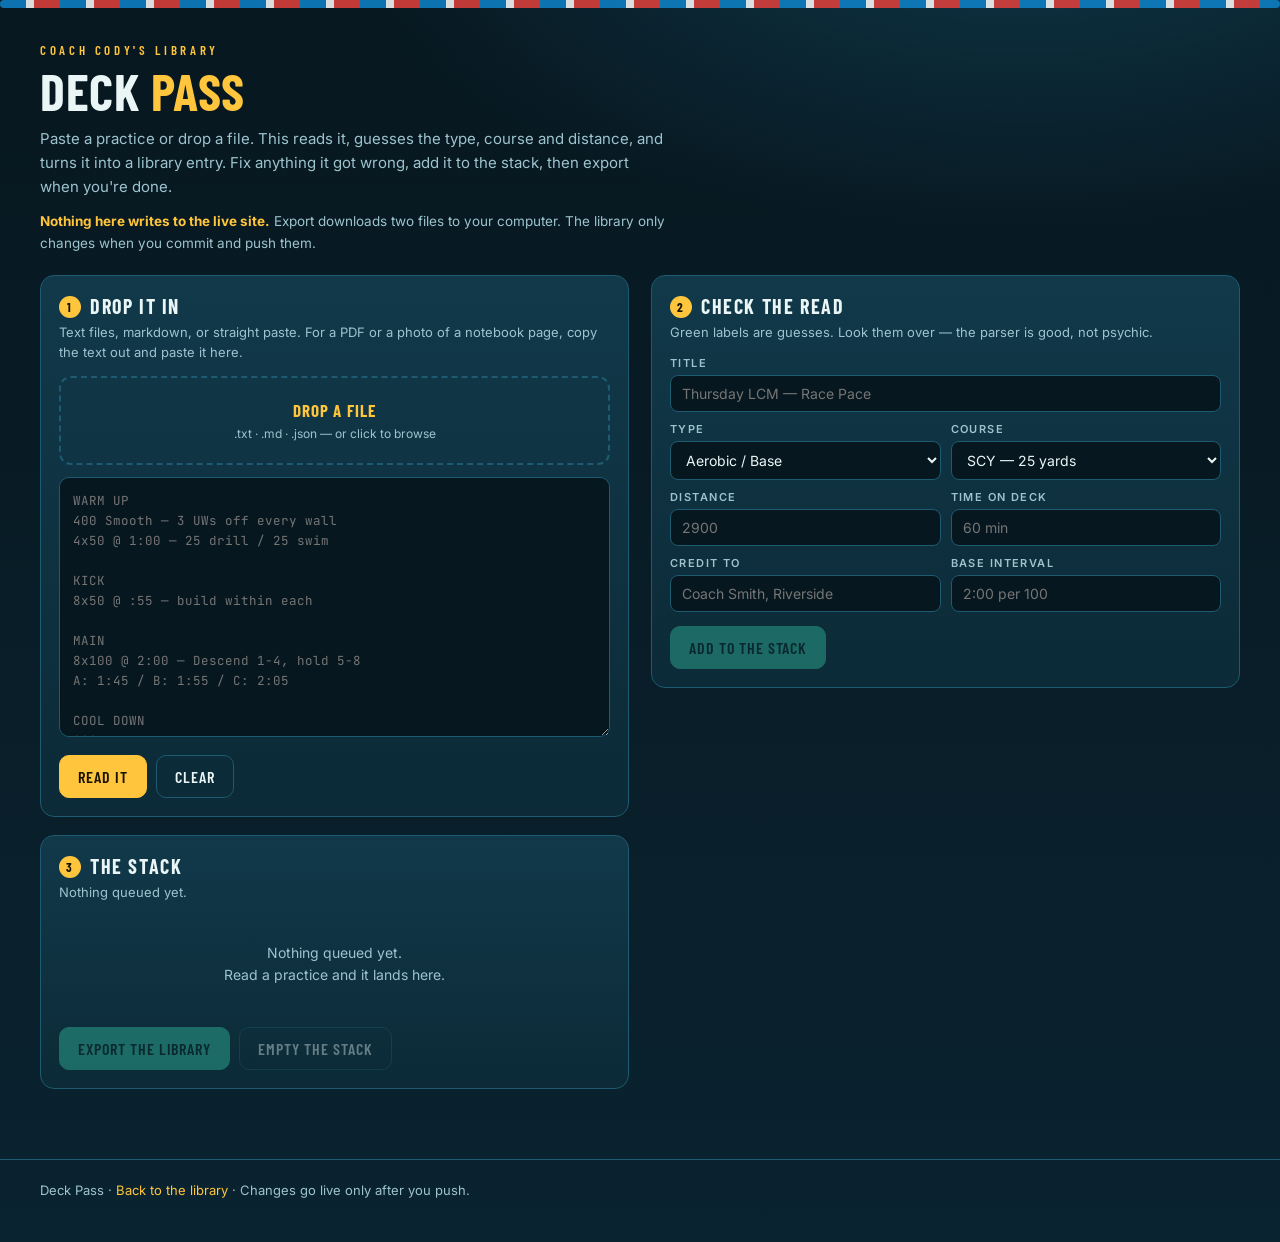
==== admin.html @ 5abbf768 "Add files via upload minor updates" ====
<!DOCTYPE html>
<html lang="en">
<head>
<meta charset="utf-8">
<meta name="viewport" content="width=device-width, initial-scale=1">
<meta name="robots" content="noindex, nofollow">
<title>Deck Pass — Coach Cody's Workout Library</title>
<link rel="preconnect" href="https://fonts.googleapis.com">
<link rel="preconnect" href="https://fonts.gstatic.com" crossorigin>
<link href="https://fonts.googleapis.com/css2?family=Barlow+Condensed:wght@500;600;700&family=Inter:wght@400;500;600&family=JetBrains+Mono:wght@500&display=swap" rel="stylesheet">
<style>
:root{
  --ink:#07171F; --deep:#0C2A37; --surface:#11394A; --surface2:#16465A;
  --line:#1E5A70; --foam:#EAF6F6; --mute:#9DC4CE; --gold:#FFC53D; --coral:#FF6B6B;
  --lane1:#0E83C9; --lane2:#FFFFFF; --lane3:#E2403B; --go:#36C9A8;
}
*{box-sizing:border-box}
body{margin:0;background:
  radial-gradient(1200px 600px at 80% -10%, #103a4d 0%, transparent 60%),
  linear-gradient(180deg,#07171F 0%, #0A2330 100%);
  color:var(--foam);font-family:Inter,system-ui,sans-serif;min-height:100vh}
.wrap{max-width:1240px;margin:0 auto;padding:0 20px}
.rope{height:8px;border-radius:8px;background:repeating-linear-gradient(90deg,
  var(--lane1) 0 26px, var(--lane2) 26px 34px, var(--lane3) 34px 60px);opacity:.85}

header.hero{padding:34px 0 20px}
.eyebrow{font-family:'Barlow Condensed';letter-spacing:.28em;text-transform:uppercase;
  font-weight:600;color:var(--gold);font-size:13px;margin:0 0 8px}
h1{font-family:'Barlow Condensed';font-weight:700;font-size:clamp(32px,5vw,52px);
  line-height:.95;margin:0;letter-spacing:.01em;text-transform:uppercase}
h1 span{color:var(--gold)}
.tag{font-size:15px;color:var(--mute);margin:12px 0 0;max-width:70ch;line-height:1.6}
.tag a{color:var(--gold)}

/* gate */
#gate{position:fixed;inset:0;z-index:100;display:flex;align-items:center;justify-content:center;
  background:linear-gradient(180deg,#07171F 0%,#0A2330 100%);padding:20px}
.gatebox{max-width:400px;width:100%;text-align:center}
.gatebox h2{font-family:'Barlow Condensed';text-transform:uppercase;font-size:34px;margin:14px 0 6px;letter-spacing:.02em}
.gatebox p{color:var(--mute);font-size:14px;margin:0 0 20px;line-height:1.6}
.gatebox input{width:100%;background:var(--surface);border:1px solid var(--line);border-radius:10px;
  padding:13px 15px;color:var(--foam);font-size:16px;font-family:Inter;outline:none;text-align:center}
.gatebox input:focus{border-color:var(--gold)}
.gateerr{color:var(--coral);font-size:13px;margin-top:10px;min-height:18px}

/* layout */
.cols{display:grid;grid-template-columns:1fr 1fr;gap:22px;padding-bottom:70px;align-items:start}
@media(max-width:900px){.cols{grid-template-columns:1fr}}
.panel{background:linear-gradient(180deg,var(--surface) 0%,var(--deep) 100%);
  border:1px solid var(--line);border-radius:14px;padding:18px}
.panel h2{font-family:'Barlow Condensed';text-transform:uppercase;font-size:20px;
  letter-spacing:.08em;margin:0 0 4px;font-weight:700}
.panel h2 .n{display:inline-flex;align-items:center;justify-content:center;width:22px;height:22px;
  border-radius:50%;background:var(--gold);color:#1a1300;font-size:13px;margin-right:9px;vertical-align:2px}
.hint{color:var(--mute);font-size:13px;margin:0 0 14px;line-height:1.55}

/* drop */
.drop{border:2px dashed var(--line);border-radius:12px;padding:22px;text-align:center;
  transition:.15s;cursor:pointer;margin-bottom:12px}
.drop:hover,.drop.over{border-color:var(--gold);background:rgba(255,197,61,.06)}
.drop b{color:var(--gold);font-family:'Barlow Condensed';font-size:17px;letter-spacing:.06em;text-transform:uppercase}
.drop small{display:block;color:var(--mute);font-size:12px;margin-top:5px}
textarea{width:100%;min-height:260px;background:var(--ink);border:1px solid var(--line);
  border-radius:10px;padding:13px;color:var(--foam);font-family:'JetBrains Mono',monospace;
  font-size:12.5px;line-height:1.6;outline:none;resize:vertical}
textarea:focus{border-color:var(--gold)}

/* form */
.frow{display:grid;grid-template-columns:1fr 1fr;gap:10px;margin-bottom:10px}
.f{display:flex;flex-direction:column;gap:5px}
.f.wide{grid-column:1 / -1}
label{font-size:11px;letter-spacing:.13em;text-transform:uppercase;color:var(--mute);font-weight:600}
input[type=text],select{background:var(--ink);border:1px solid var(--line);border-radius:8px;
  padding:9px 11px;color:var(--foam);font-size:14px;font-family:Inter;outline:none;width:100%}
input[type=text]:focus,select:focus{border-color:var(--gold)}
.auto{color:var(--go);font-size:11px;letter-spacing:.06em}

.btn{font-family:'Barlow Condensed';font-weight:600;font-size:16px;letter-spacing:.06em;
  text-transform:uppercase;padding:11px 18px;border-radius:10px;cursor:pointer;
  border:1px solid var(--line);background:transparent;color:var(--foam);transition:.15s}
.btn:hover:not(:disabled){border-color:var(--gold);color:var(--gold)}
.btn.primary{background:var(--gold);color:#1a1300;border-color:var(--gold)}
.btn.primary:hover:not(:disabled){filter:brightness(1.08);color:#1a1300}
.btn.go{background:var(--go);color:#06251e;border-color:var(--go)}
.btn.go:hover:not(:disabled){filter:brightness(1.08);color:#06251e}
.btn:disabled{opacity:.4;cursor:not-allowed}
.btnrow{display:flex;gap:9px;flex-wrap:wrap;margin-top:14px}

/* preview card */
.card{background:linear-gradient(180deg,var(--surface2) 0%,var(--deep) 100%);
  border:1px solid var(--line);border-radius:14px;padding:16px;position:relative;overflow:hidden;margin-top:12px}
.card::before{content:"";position:absolute;left:0;top:0;bottom:0;width:4px;background:var(--bar,var(--gold))}
.ctop{display:flex;justify-content:space-between;gap:10px;margin-bottom:8px}
.badge{font-family:'Barlow Condensed';font-weight:600;font-size:12px;letter-spacing:.08em;
  text-transform:uppercase;padding:4px 10px;border-radius:999px;color:#0b1a20}
.chip{font-family:'JetBrains Mono';font-size:11px;color:var(--mute);border:1px solid var(--line);
  border-radius:999px;padding:3px 9px;height:fit-content}
.ctitle{font-family:'Barlow Condensed';font-size:21px;font-weight:700;margin:0 0 6px;line-height:1.15}
.meta{display:flex;gap:14px;color:var(--mute);font-size:12px;margin-bottom:10px;flex-wrap:wrap}
.meta b{color:var(--foam)}
.sets{font-size:13.5px;line-height:1.6;max-height:280px;overflow:auto}
.sets .h{font-family:'Barlow Condensed';font-weight:700;letter-spacing:.07em;text-transform:uppercase;
  color:var(--gold);margin:11px 0 3px;font-size:14px}
.sets .h:first-child{margin-top:0}
.sets .l{color:#D6ECEF;padding-left:2px}

/* queue */
.q{display:flex;align-items:center;gap:11px;padding:10px 12px;border:1px solid var(--line);
  border-radius:10px;margin-bottom:8px;background:var(--ink)}
.qbar{width:4px;align-self:stretch;border-radius:2px;flex:none}
.qmain{flex:1;min-width:0}
.qtitle{font-weight:600;font-size:14px;white-space:nowrap;overflow:hidden;text-overflow:ellipsis}
.qmeta{color:var(--mute);font-size:12px;font-family:'JetBrains Mono';margin-top:2px}
.qdel{background:none;border:0;color:var(--mute);cursor:pointer;font-size:19px;line-height:1;padding:4px 6px}
.qdel:hover{color:var(--coral)}
.qempty{color:var(--mute);font-size:14px;text-align:center;padding:26px 10px;line-height:1.6}

.note{background:rgba(54,201,168,.09);border:1px solid rgba(54,201,168,.35);border-radius:10px;
  padding:12px 14px;font-size:13px;line-height:1.6;color:#CFEFE8;margin-top:14px}
.note b{color:var(--go)}
.warn{background:rgba(255,107,107,.09);border-color:rgba(255,107,107,.35);color:#FBD9D9}
.warn b{color:var(--coral)}
.steps{margin:10px 0 0;padding-left:19px;color:var(--mute);font-size:13px;line-height:1.75}
.steps code{background:var(--ink);border:1px solid var(--line);border-radius:5px;padding:1px 6px;
  font-family:'JetBrains Mono';font-size:11.5px;color:var(--gold)}
footer{border-top:1px solid var(--line);padding:22px 0 44px;color:var(--mute);font-size:13px}
footer a{color:var(--gold);text-decoration:none}
@media (prefers-reduced-motion: reduce){*{transition:none!important}}
</style>
</head>
<body>

<div id="gate">
  <div class="gatebox">
    <div class="rope" style="margin-bottom:26px"></div>
    <p class="eyebrow">Coach Cody's Library</p>
    <h2>Deck <span style="color:var(--gold)">Pass</span></h2>
    <p>Coaches' entrance. Nothing you do here touches the live library until you push it yourself.</p>
    <input id="gateInput" type="password" placeholder="Passphrase" autocomplete="off">
    <div class="gateerr" id="gateErr"></div>
    <div style="margin-top:6px"><button class="btn primary" id="gateBtn" style="width:100%">Open</button></div>
  </div>
</div>

<div class="rope"></div>
<header class="hero"><div class="wrap">
  <p class="eyebrow">Coach Cody's Library</p>
  <h1>Deck <span>Pass</span></h1>
  <p class="tag">Paste a practice or drop a file. This reads it, guesses the type, course and distance, and turns it into a library entry. Fix anything it got wrong, add it to the stack, then export when you're done.</p>
  <p class="tag" style="font-size:13.5px"><b style="color:var(--gold)">Nothing here writes to the live site.</b> Export downloads two files to your computer. The library only changes when you commit and push them.</p>
</div></header>

<main class="wrap">
<div class="cols">

  <div>
    <div class="panel">
      <h2><span class="n">1</span>Drop it in</h2>
      <p class="hint">Text files, markdown, or straight paste. For a PDF or a photo of a notebook page, copy the text out and paste it here.</p>
      <div class="drop" id="drop">
        <b>Drop a file</b>
        <small>.txt · .md · .json — or click to browse</small>
      </div>
      <input type="file" id="file" accept=".txt,.md,.json,.csv" multiple hidden>
      <textarea id="raw" spellcheck="false" placeholder="WARM UP&#10;400 Smooth — 3 UWs off every wall&#10;4x50 @ 1:00 — 25 drill / 25 swim&#10;&#10;KICK&#10;8x50 @ :55 — build within each&#10;&#10;MAIN&#10;8x100 @ 2:00 — Descend 1-4, hold 5-8&#10;A: 1:45 / B: 1:55 / C: 2:05&#10;&#10;COOL DOWN&#10;200 easy"></textarea>
      <div class="btnrow">
        <button class="btn primary" id="parseBtn">Read it</button>
        <button class="btn" id="clearBtn">Clear</button>
      </div>
    </div>

    <div class="panel" style="margin-top:18px">
      <h2><span class="n">3</span>The stack</h2>
      <p class="hint" id="stackHint">Nothing queued yet.</p>
      <div id="queue"></div>
      <div class="btnrow">
        <button class="btn go" id="exportBtn" disabled>Export the library</button>
        <button class="btn" id="wipeBtn" disabled>Empty the stack</button>
      </div>
      <div class="note" id="exportNote" style="display:none">
        <b>Two files downloaded.</b> Drop both into your repo folder, replacing what's there, then:
        <ol class="steps">
          <li><code>workouts.json</code> and <code>workouts.js</code> both go in <code>data/</code></li>
          <li><code>git add .</code></li>
          <li><code>git commit -m "Add practices"</code></li>
          <li><code>git push</code></li>
        </ol>
        Render redeploys on its own in about a minute.
      </div>
    </div>
  </div>

  <div>
    <div class="panel">
      <h2><span class="n">2</span>Check the read</h2>
      <p class="hint">Green labels are guesses. Look them over — the parser is good, not psychic.</p>
      <div class="frow">
        <div class="f wide">
          <label>Title</label>
          <input type="text" id="fTitle" placeholder="Thursday LCM — Race Pace">
        </div>
        <div class="f">
          <label>Type <span class="auto" id="aType"></span></label>
          <select id="fType"></select>
        </div>
        <div class="f">
          <label>Course <span class="auto" id="aCourse"></span></label>
          <select id="fCourse">
            <option value="SCY">SCY — 25 yards</option>
            <option value="SCM">SCM — 25 meters</option>
            <option value="LCM">LCM — 50 meters</option>
          </select>
        </div>
        <div class="f">
          <label>Distance <span class="auto" id="aDist"></span></label>
          <input type="text" id="fDist" placeholder="2900">
        </div>
        <div class="f">
          <label>Time on deck</label>
          <input type="text" id="fDur" placeholder="60 min">
        </div>
        <div class="f">
          <label>Credit to</label>
          <input type="text" id="fSource" placeholder="Coach Smith, Riverside">
        </div>
        <div class="f">
          <label>Base interval</label>
          <input type="text" id="fInterval" placeholder="2:00 per 100">
        </div>
      </div>
      <div class="btnrow">
        <button class="btn go" id="addBtn" disabled>Add to the stack</button>
      </div>
      <div id="preview"></div>
    </div>
  </div>

</div>
</main>

<footer><div class="wrap">
  Deck Pass · <a href="index.html">Back to the library</a> · Changes go live only after you push.
</div></footer>

<script src="config.js"></script>
<script src="data/workouts.js"></script>
<script>
/* ---------- gate ---------- */
(function(){
  const C = window.WORKOUT_CONFIG || {};
  const pass = C.adminPassphrase || '';
  const gate = document.getElementById('gate');
  const key = 'deckpass-ok';

  if (!pass || sessionStorage.getItem(key) === '1') { gate.remove(); return; }

  function tryOpen(){
    const v = document.getElementById('gateInput').value;
    if (v === pass) { sessionStorage.setItem(key,'1'); gate.remove(); }
    else { document.getElementById('gateErr').textContent = 'Not it. Try again.';
           document.getElementById('gateInput').value=''; }
  }
  document.getElementById('gateBtn').onclick = tryOpen;
  document.getElementById('gateInput').addEventListener('keydown', e=>{ if(e.key==='Enter') tryOpen(); });
  document.getElementById('gateInput').focus();
})();

/* ---------- shared ---------- */
const TYPES = (window.WORKOUT_DATA && window.WORKOUT_DATA.types) || [];
const BAR = {
 'Aerobic / Base':'#36C9A8','Threshold / Endurance':'#5BB0FF','VO2 Max':'#B388FF',
 'Sprint / Speed-Power':'#FF6B6B','Race Pace / Broken':'#FF9F45','IM':'#FFC53D',
 'Kick':'#48D1C0','Pull / Recovery':'#8FD694','Underwater / Skills':'#4FC3F7',
 'Distance / Test':'#E0E0E0','Stroke-Specific':'#F48FB1','Themed / Holiday':'#FFD166'};
const esc = s => String(s).replace(/[&<>"]/g, c => ({'&':'&amp;','<':'&lt;','>':'&gt;','"':'&quot;'}[c]));

const sel = document.getElementById('fType');
TYPES.forEach(t => { const o=document.createElement('option'); o.value=t; o.textContent=t; sel.appendChild(o); });

/* ---------- parsing ---------- */
const HEADWORDS = /^(warm[\s-]?up|warm[\s-]?down|w\/u|w\/d|cool[\s-]?down|kick|pull|main|pre|prep|pre[\s-]?set|main set|swim|drill|skill|sprint|finisher|finish|blocks|starts|turns|transitions|dive|set|round|rounds|\d+\s*(rds?|rounds?)|part\s*\d|block\s*\d|option\s*\d)\b/i;

function isHeader(line){
  const t = line.trim();
  if (!t) return false;
  if (t.length > 60) return false;
  // "3 Rounds:" / "MAIN SET" / "Kick (800)"
  if (/^\d+\s*(x|×)\s*\d/i.test(t)) return false;       // 4x50 is a set, not a header
  if (/^\d+\s+\w/.test(t) && !/rounds?|rds?/i.test(t)) return false; // "400 swim"
  if (HEADWORDS.test(t)) return true;
  if (t === t.toUpperCase() && /[A-Z]{3}/.test(t) && !/[@:]/.test(t)) return true;
  if (/:$/.test(t) && t.length < 40 && !/@/.test(t)) return true;
  return false;
}

function toBlocks(text){
  return text.split(/\r?\n/)
    .map(l => l.replace(/\s+$/,''))
    .filter(l => l.trim().length)
    .map(l => [isHeader(l) ? 'h' : 'l', l.trim()]);
}

function guessCourse(text){
  const t = text.toLowerCase();
  if (/\blcm\b|50\s*met|long\s*course/.test(t)) return 'LCM';
  if (/\bscm\b|25\s*met/.test(t)) return 'SCM';
  if (/\bscy\b|25\s*yard|yds?\b/.test(t)) return 'SCY';
  if (/\bmeters?\b/.test(t)) return 'SCM';
  return 'SCY';
}

function guessType(text){
  const t = text.toLowerCase();
  const score = {};
  const add=(k,n)=>score[k]=(score[k]||0)+n;
  if (/race pace|broken|goal pace|200 pace|100 pace|from the blocks|from a dive/.test(t)) add('Race Pace / Broken',3);
  if (/all out|sprint|max effort|speed|fast 25|blast/.test(t)) add('Sprint / Speed-Power',2);
  if (/vo2|vo ?2|190\+/.test(t)) add('VO2 Max',3);
  if (/threshold|en2|\bat\b pace|comfortably hard/.test(t)) add('Threshold / Endurance',3);
  if (/\bim\b|im order|imo|individual medley|400 im|200 im/.test(t)) add('IM',2);
  if (/\bkick\b/.test(t)) add('Kick', (t.match(/\bkick\b/g)||[]).length > 6 ? 3 : 1);
  if (/\bpull\b|paddles|buoy/.test(t)) add('Pull / Recovery',1);
  if (/underwater|\buw\b|dolphin kick|breakout|streamline|hypoxic|no breath/.test(t)) add('Underwater / Skills',2);
  if (/for time|test set|1650|timed|baseline/.test(t)) add('Distance / Test',2);
  if (/aerobic|smooth|steady|en1|base/.test(t)) add('Aerobic / Base',1);
  if (/butterfly|breaststroke|backstroke|pullout|fly drill/.test(t)) add('Stroke-Specific',1);
  if (/holiday|veterans|halloween|christmas|thanksgiving|birthday/.test(t)) add('Themed / Holiday',4);
  const best = Object.entries(score).sort((a,b)=>b[1]-a[1])[0];
  return best ? best[0] : 'Aerobic / Base';
}

function guessDistance(text){
  // an explicit total wins
  const tot = text.match(/(?:total|session total)\s*[:\-]?\s*~?\s*([\d,]{3,6})/i);
  if (tot) return parseInt(tot[1].replace(/,/g,''),10);

  let sum = 0;
  text.split(/\r?\n/).forEach(line => {
    if (/^\s*(total|adj|adjustment)/i.test(line)) return;
    // 4x50, 4 x 50, 8×100
    let m = line.match(/(\d{1,2})\s*[x×]\s*(\d{2,4})\b/);
    if (m) { sum += parseInt(m[1],10) * parseInt(m[2],10); return; }
    // leading distance: "400 Smooth", "1x400", "200 easy"
    m = line.match(/^\s*(?:1\s*[x×]\s*)?(\d{2,4})\s*(?:m|yds?|meters?|yards?)?\s*[A-Za-z(]/);
    if (m) { const v = parseInt(m[1],10); if (v >= 25 && v <= 2000 && v % 25 === 0) sum += v; }
  });
  return sum;
}

function guessInterval(text){
  const m = text.match(/(\d:\d{2})\s*(?:per|\/)\s*100/i);
  return m ? m[1] + ' per 100' : '';
}

function guessTitle(text, blocks){
  const first = text.split(/\r?\n/).find(l=>l.trim());
  if (first && first.trim().length < 55 && !isHeader(first)) return first.trim();
  const h = blocks.find(b=>b[0]==='h');
  return h ? h[1].replace(/[:(].*$/,'').trim() : '';
}

/* ---------- state ---------- */
let current = null;
const QKEY = 'deckpass-queue';
let queue = [];
try { queue = JSON.parse(localStorage.getItem(QKEY) || '[]'); } catch(e){ queue = []; }

function saveQueue(){ try{ localStorage.setItem(QKEY, JSON.stringify(queue)); }catch(e){} }

/* ---------- parse action ---------- */
function readIt(){
  const text = document.getElementById('raw').value;
  if (!text.trim()) return;

  const blocks = toBlocks(text);
  const course = guessCourse(text);
  const dist = guessDistance(text);
  const type = guessType(text);
  const iv = guessInterval(text);

  document.getElementById('fTitle').value = guessTitle(text, blocks);
  document.getElementById('fType').value = type;
  document.getElementById('fCourse').value = course;
  document.getElementById('fDist').value = dist || '';
  document.getElementById('fInterval').value = iv;

  document.getElementById('aType').textContent = 'guessed';
  document.getElementById('aCourse').textContent = 'guessed';
  document.getElementById('aDist').textContent = dist ? 'added up' : 'couldn\u2019t tell';

  current = { blocks };
  document.getElementById('addBtn').disabled = false;
  renderPreview();
}

function build(){
  const course = document.getElementById('fCourse').value;
  const unit = course === 'SCY' ? 'Yards' : 'Meters';
  const rawDist = document.getElementById('fDist').value.trim();
  const distNum = parseInt(rawDist.replace(/[^\d]/g,''),10);
  return {
    id: 0,
    title: document.getElementById('fTitle').value.trim() || 'Untitled practice',
    type: document.getElementById('fType').value,
    tags: [],
    course,
    dist: distNum ? distNum + ' ' + unit : '',
    dur: document.getElementById('fDur').value.trim() || null,
    stress: distNum ? String(Math.round(distNum / 33)) : '',
    interval: document.getElementById('fInterval').value.trim() || null,
    source: document.getElementById('fSource').value.trim() || 'coaches_shared',
    blocks: current ? current.blocks : []
  };
}

function renderPreview(){
  if (!current) { document.getElementById('preview').innerHTML=''; return; }
  const w = build();
  const bar = BAR[w.type] || '#FFC53D';
  const sets = w.blocks.map(b =>
    b[0]==='h' ? `<div class="h">${esc(b[1])}</div>` : `<div class="l">${esc(b[1])}</div>`).join('');
  const meta = [];
  if (w.dist) meta.push(`<span><b>${esc(w.dist)}</b></span>`);
  if (w.dur) meta.push(`<span>${esc(w.dur)}</span>`);
  if (w.stress) meta.push(`<span>stress ${esc(w.stress)}</span>`);
  document.getElementById('preview').innerHTML = `
    <div class="card" style="--bar:${bar}">
      <div class="ctop">
        <span class="badge" style="background:${bar}">${esc(w.type)}</span>
        <span class="chip">${esc(w.course)}</span>
      </div>
      <div class="ctitle">${esc(w.title)}</div>
      ${meta.length?`<div class="meta">${meta.join('')}</div>`:''}
      <div class="sets">${sets}</div>
    </div>`;
}

['fTitle','fType','fCourse','fDist','fDur','fInterval','fSource'].forEach(id=>{
  document.getElementById(id).addEventListener('input', renderPreview);
  document.getElementById(id).addEventListener('change', renderPreview);
});

/* ---------- queue ---------- */
function renderQueue(){
  const el = document.getElementById('queue');
  const hint = document.getElementById('stackHint');
  document.getElementById('exportBtn').disabled = queue.length === 0;
  document.getElementById('wipeBtn').disabled = queue.length === 0;

  if (!queue.length){
    el.innerHTML = `<div class="qempty">Nothing queued yet.<br>Read a practice and it lands here.</div>`;
    hint.textContent = 'Nothing queued yet.';
    return;
  }
  const total = queue.reduce((n,w)=> n + (parseInt(w.dist,10)||0), 0);
  hint.textContent = `${queue.length} practice${queue.length>1?'s':''} ready · ${total.toLocaleString()} total`;
  el.innerHTML = queue.map((w,i)=>`
    <div class="q">
      <div class="qbar" style="background:${BAR[w.type]||'#FFC53D'}"></div>
      <div class="qmain">
        <div class="qtitle">${esc(w.title)}</div>
        <div class="qmeta">${esc(w.course)} · ${esc(w.dist||'—')} · ${esc(w.type)}</div>
      </div>
      <button class="qdel" data-i="${i}" title="Remove">&times;</button>
    </div>`).join('');
  el.querySelectorAll('.qdel').forEach(b=>{
    b.onclick = () => { queue.splice(parseInt(b.dataset.i,10),1); saveQueue(); renderQueue(); };
  });
}

document.getElementById('addBtn').onclick = () => {
  if (!current) return;
  queue.push(build());
  saveQueue(); renderQueue();
  document.getElementById('raw').value='';
  ['fTitle','fDist','fDur'].forEach(id=>document.getElementById(id).value='');
  ['aType','aCourse','aDist'].forEach(id=>document.getElementById(id).textContent='');
  current = null;
  document.getElementById('addBtn').disabled = true;
  document.getElementById('preview').innerHTML='';
  document.getElementById('raw').focus();
};

document.getElementById('wipeBtn').onclick = () => {
  if (!confirm('Empty the stack? Anything not exported is gone.')) return;
  queue = []; saveQueue(); renderQueue();
  document.getElementById('exportNote').style.display='none';
};

/* ---------- export ---------- */
function download(name, text){
  const b = new Blob([text], {type:'text/plain'});
  const a = document.createElement('a');
  a.href = URL.createObjectURL(b); a.download = name;
  document.body.appendChild(a); a.click(); a.remove();
  setTimeout(()=>{ try{ URL.revokeObjectURL(a.href); }catch(e){} }, 2000);
}

document.getElementById('exportBtn').onclick = () => {
  const data = JSON.parse(JSON.stringify(window.WORKOUT_DATA));
  data.workouts = data.workouts.concat(JSON.parse(JSON.stringify(queue)));
  data.workouts.forEach((w,i)=> w.id = i+1);
  data.meta = data.meta || {};
  data.meta.count = data.workouts.length;
  data.meta.sources = [...new Set(data.workouts.map(w=>w.source||'unknown'))].sort();

  download('workouts.json', JSON.stringify(data, null, 1));
  download('workouts.js',
    "/* Coach Cody's Workout Library - data file.\n" +
    "   Generated by Deck Pass. Do not edit by hand. */\n" +
    "window.WORKOUT_DATA = " + JSON.stringify(data) + ";\n");

  document.getElementById('exportNote').style.display='';
  document.getElementById('exportNote').scrollIntoView({behavior:'smooth', block:'nearest'});
};

/* ---------- file drop ---------- */
const drop = document.getElementById('drop');
const fileIn = document.getElementById('file');
drop.onclick = () => fileIn.click();
drop.addEventListener('dragover', e=>{ e.preventDefault(); drop.classList.add('over'); });
drop.addEventListener('dragleave', ()=> drop.classList.remove('over'));
drop.addEventListener('drop', e=>{
  e.preventDefault(); drop.classList.remove('over');
  handleFiles(e.dataTransfer.files);
});
fileIn.onchange = () => handleFiles(fileIn.files);

function handleFiles(files){
  if (!files || !files.length) return;
  const f = files[0];
  if (/\.(pdf|png|jpe?g|docx?)$/i.test(f.name)){
    alert("Can't read " + f.name.split('.').pop().toUpperCase() +
          " files here. Open it, copy the text, and paste it into the box instead.");
    return;
  }
  const r = new FileReader();
  r.onload = () => {
    if (/\.json$/i.test(f.name)){
      try {
        const j = JSON.parse(r.result);
        const list = Array.isArray(j) ? j : (j.workouts || []);
        if (!list.length) throw new Error('no workouts');
        list.forEach(w => queue.push(w));
        saveQueue(); renderQueue();
        alert('Queued ' + list.length + ' practices from ' + f.name + '.');
      } catch(e){ alert("That JSON didn't have a workouts array in it."); }
      return;
    }
    document.getElementById('raw').value = r.result;
    readIt();
  };
  r.readAsText(f);
}

document.getElementById('parseBtn').onclick = readIt;
document.getElementById('clearBtn').onclick = () => {
  document.getElementById('raw').value='';
  document.getElementById('preview').innerHTML='';
  current=null; document.getElementById('addBtn').disabled=true;
};

renderQueue();
</script>
</body>
</html>
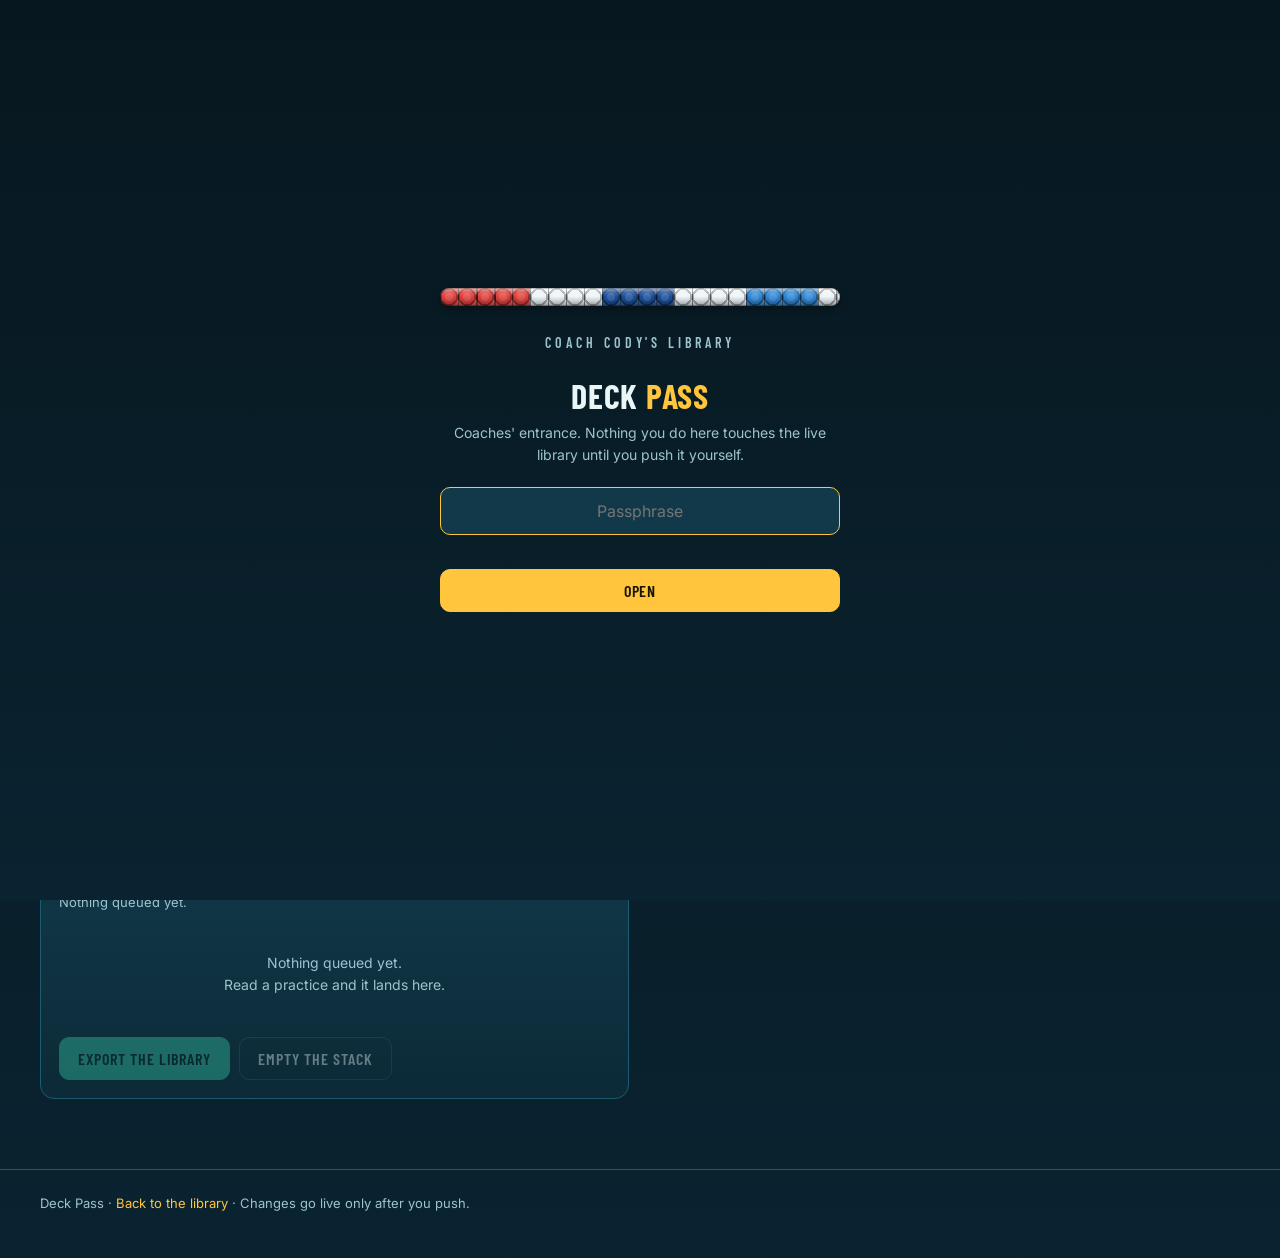
==== commit 7be2955b: "Add files via upload" ====
--- a/admin.html
+++ b/admin.html
@@ -8,6 +8,7 @@
 <link rel="preconnect" href="https://fonts.googleapis.com">
 <link rel="preconnect" href="https://fonts.gstatic.com" crossorigin>
 <link href="https://fonts.googleapis.com/css2?family=Barlow+Condensed:wght@500;600;700&family=Inter:wght@400;500;600&family=JetBrains+Mono:wght@500&display=swap" rel="stylesheet">
+<link rel="stylesheet" href="style.css">
 <style>
 :root{
   --ink:#07171F; --deep:#0C2A37; --surface:#11394A; --surface2:#16465A;
@@ -20,8 +21,6 @@
   linear-gradient(180deg,#07171F 0%, #0A2330 100%);
   color:var(--foam);font-family:Inter,system-ui,sans-serif;min-height:100vh}
 .wrap{max-width:1240px;margin:0 auto;padding:0 20px}
-.rope{height:8px;border-radius:8px;background:repeating-linear-gradient(90deg,
-  var(--lane1) 0 26px, var(--lane2) 26px 34px, var(--lane3) 34px 60px);opacity:.85}
 
 header.hero{padding:34px 0 20px}
 .eyebrow{font-family:'Barlow Condensed';letter-spacing:.28em;text-transform:uppercase;
--- a/style.css
+++ b/style.css
@@ -0,0 +1,122 @@
+/* ============================================================
+   Coach Cody's Workout Library — shared styles
+   Linked by index.html, submit.html, coaches.html, admin.html
+   ============================================================ */
+
+:root{
+  --ink:#07171F; --deep:#0C2A37; --surface:#11394A; --surface2:#16465A;
+  --line:#1E5A70; --foam:#EAF6F6; --mute:#9DC4CE; --gold:#FFC53D; --coral:#FF6B6B;
+  --lane-red:#E2403B; --lane-blue:#1B4F9C; --lane-cyan:#2E86D6; --lane-white:#EDF4F8;
+  --go:#36C9A8;
+}
+
+*{box-sizing:border-box}
+html{scroll-behavior:smooth}
+body{
+  margin:0;
+  background:
+    radial-gradient(1200px 600px at 80% -10%, #103a4d 0%, transparent 60%),
+    linear-gradient(180deg,#07171F 0%, #0A2330 100%);
+  color:var(--foam);
+  font-family:Inter,system-ui,sans-serif;
+  min-height:100vh;
+}
+.wrap{max-width:1160px;margin:0 auto;padding:0 20px}
+
+/* ------------------------------------------------------------
+   LANE ROPE
+   A real lane line: strung beads, red at the ends of the pool,
+   alternating blue and white through the middle. Four stacked
+   layers — gloss, bead shadow, bead separation, colour run.
+   One bead = 18px, so the run lengths below are bead counts.
+   ------------------------------------------------------------ */
+.rope{
+  height:18px;
+  margin:0;
+  background:
+    /* 1. wet gloss across the top of every bead */
+    linear-gradient(180deg,
+      rgba(255,255,255,.50) 0%,
+      rgba(255,255,255,.16) 26%,
+      rgba(255,255,255,0)   46%,
+      rgba(0,0,0,.18)       76%,
+      rgba(0,0,0,.40)      100%),
+    /* 2. round each bead off — dark at the seams, lit in the middle */
+    repeating-radial-gradient(circle 9px at 9px 50%,
+      rgba(255,255,255,.14) 0 4px,
+      rgba(255,255,255,0)   4px 7px,
+      rgba(0,0,0,.30)       7px 9px),
+    /* 3. hard seam between beads */
+    repeating-linear-gradient(90deg,
+      rgba(0,0,0,.55) 0 1.5px,
+      transparent     1.5px 18px),
+    /* 4. the colour runs — 5 red, then 4-bead blue/white alternating */
+    repeating-linear-gradient(90deg,
+      var(--lane-red)   0     90px,
+      var(--lane-white) 90px  162px,
+      var(--lane-blue)  162px 234px,
+      var(--lane-white) 234px 306px,
+      var(--lane-cyan)  306px 378px,
+      var(--lane-white) 378px 450px,
+      var(--lane-blue)  450px 522px,
+      var(--lane-white) 522px 594px,
+      var(--lane-red)   594px 684px);
+  background-size:auto, 18px 18px, auto, auto;
+  border-radius:9px;
+  box-shadow:0 2px 10px rgba(0,0,0,.45), inset 0 0 0 1px rgba(0,0,0,.25);
+}
+/* thinner rope for use as a divider inside a page */
+.rope.thin{height:12px;border-radius:6px;background-size:auto, 12px 12px, auto, auto}
+
+/* ------------------------------------------------------------
+   NAV
+   ------------------------------------------------------------ */
+.topnav{border-bottom:1px solid var(--line);background:rgba(7,23,31,.7)}
+.topnav .wrap{display:flex;gap:6px;align-items:center;flex-wrap:wrap;padding-top:11px;padding-bottom:11px}
+.topnav a{
+  color:var(--mute);text-decoration:none;font-family:'Barlow Condensed';font-weight:600;
+  font-size:15px;letter-spacing:.09em;text-transform:uppercase;padding:7px 13px;
+  border-radius:8px;transition:.15s;
+}
+.topnav a:hover{color:var(--foam);background:rgba(255,255,255,.05)}
+.topnav a.on{color:var(--gold);background:rgba(255,197,61,.10)}
+.topnav .spacer{flex:1}
+
+/* ------------------------------------------------------------
+   TYPE
+   ------------------------------------------------------------ */
+.eyebrow{
+  font-family:'Barlow Condensed';letter-spacing:.28em;text-transform:uppercase;
+  font-weight:600;color:var(--gold);font-size:14px;margin:0 0 10px;
+}
+h1{
+  font-family:'Barlow Condensed';font-weight:700;font-size:clamp(38px,6.5vw,72px);
+  line-height:.95;margin:0;letter-spacing:.01em;text-transform:uppercase;
+}
+h1 span{color:var(--gold)}
+.tag{font-size:17px;color:var(--mute);margin:14px 0 0;max-width:64ch;line-height:1.65}
+.tag a{color:var(--gold)}
+
+/* ------------------------------------------------------------
+   BUTTONS
+   ------------------------------------------------------------ */
+.ctarow{display:flex;gap:10px;flex-wrap:wrap;margin-top:26px}
+.cta{
+  display:inline-flex;align-items:center;gap:8px;text-decoration:none;cursor:pointer;
+  font-family:'Barlow Condensed';font-weight:600;font-size:16px;letter-spacing:.06em;
+  text-transform:uppercase;padding:11px 18px;border-radius:10px;transition:.15s;
+  border:1px solid var(--line);
+}
+.cta.primary{background:var(--gold);color:#1a1300;border-color:var(--gold)}
+.cta.primary:hover{filter:brightness(1.08)}
+.cta.ghost{background:transparent;color:var(--foam)}
+.cta.ghost:hover{border-color:var(--gold);color:var(--gold)}
+
+/* ------------------------------------------------------------
+   FOOTER
+   ------------------------------------------------------------ */
+footer{border-top:1px solid var(--line);padding:26px 0 50px;color:var(--mute);font-size:13px;line-height:1.7}
+footer a{color:var(--gold);text-decoration:none}
+footer a:hover{text-decoration:underline}
+
+@media (prefers-reduced-motion: reduce){*{transition:none !important;animation:none !important}}
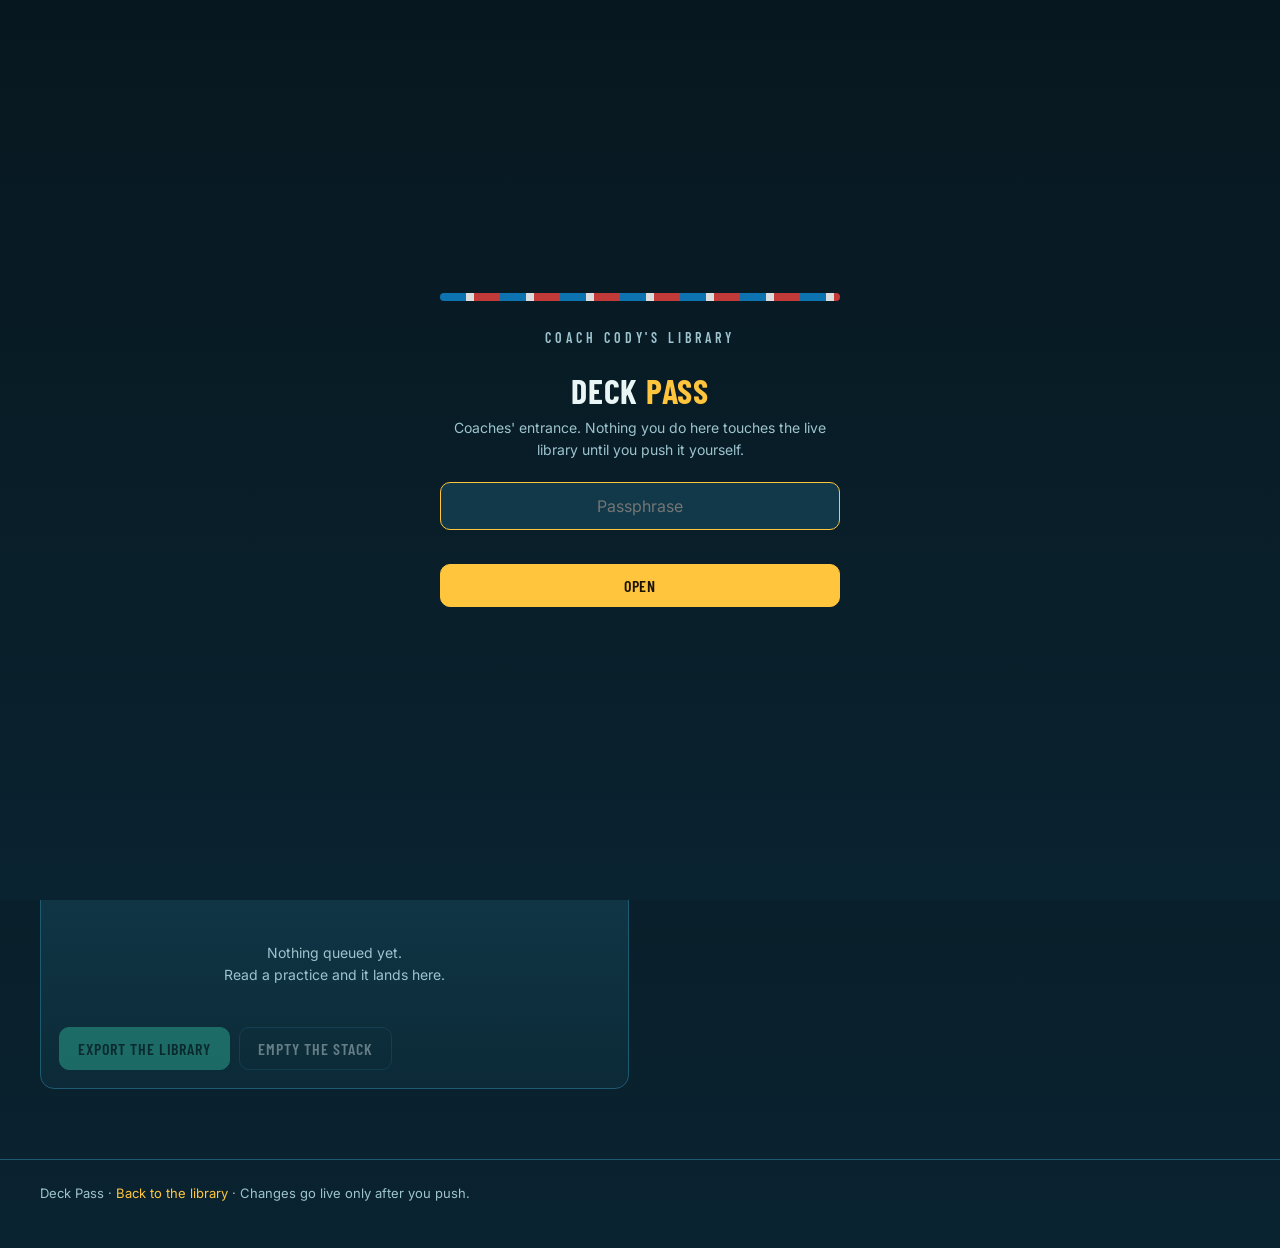
==== commit ef622c1c: "Rebuild the library page for navigation and readability - Fix card titles showing the type instead o" ====
--- a/admin.html
+++ b/admin.html
@@ -5,6 +5,7 @@
 <meta name="viewport" content="width=device-width, initial-scale=1">
 <meta name="robots" content="noindex, nofollow">
 <title>Deck Pass — Coach Cody's Workout Library</title>
+<link rel="icon" href="favicon.svg" type="image/svg+xml">
 <link rel="preconnect" href="https://fonts.googleapis.com">
 <link rel="preconnect" href="https://fonts.gstatic.com" crossorigin>
 <link href="https://fonts.googleapis.com/css2?family=Barlow+Condensed:wght@500;600;700&family=Inter:wght@400;500;600&family=JetBrains+Mono:wght@500&display=swap" rel="stylesheet">
--- a/style.css
+++ b/style.css
@@ -6,7 +6,7 @@
 :root{
   --ink:#07171F; --deep:#0C2A37; --surface:#11394A; --surface2:#16465A;
   --line:#1E5A70; --foam:#EAF6F6; --mute:#9DC4CE; --gold:#FFC53D; --coral:#FF6B6B;
-  --lane-red:#E2403B; --lane-blue:#1B4F9C; --lane-cyan:#2E86D6; --lane-white:#EDF4F8;
+  --lane1:#0E83C9; --lane2:#FFFFFF; --lane3:#E2403B;
   --go:#36C9A8;
 }
 
@@ -25,48 +25,20 @@
 
 /* ------------------------------------------------------------
    LANE ROPE
-   A real lane line: strung beads, red at the ends of the pool,
-   alternating blue and white through the middle. Four stacked
-   layers — gloss, bead shadow, bead separation, colour run.
-   One bead = 18px, so the run lengths below are bead counts.
+   The original flat rope: blue / white / red bands, no beading.
    ------------------------------------------------------------ */
 .rope{
-  height:18px;
+  height:8px;
   margin:0;
-  background:
-    /* 1. wet gloss across the top of every bead */
-    linear-gradient(180deg,
-      rgba(255,255,255,.50) 0%,
-      rgba(255,255,255,.16) 26%,
-      rgba(255,255,255,0)   46%,
-      rgba(0,0,0,.18)       76%,
-      rgba(0,0,0,.40)      100%),
-    /* 2. round each bead off — dark at the seams, lit in the middle */
-    repeating-radial-gradient(circle 9px at 9px 50%,
-      rgba(255,255,255,.14) 0 4px,
-      rgba(255,255,255,0)   4px 7px,
-      rgba(0,0,0,.30)       7px 9px),
-    /* 3. hard seam between beads */
-    repeating-linear-gradient(90deg,
-      rgba(0,0,0,.55) 0 1.5px,
-      transparent     1.5px 18px),
-    /* 4. the colour runs — 5 red, then 4-bead blue/white alternating */
-    repeating-linear-gradient(90deg,
-      var(--lane-red)   0     90px,
-      var(--lane-white) 90px  162px,
-      var(--lane-blue)  162px 234px,
-      var(--lane-white) 234px 306px,
-      var(--lane-cyan)  306px 378px,
-      var(--lane-white) 378px 450px,
-      var(--lane-blue)  450px 522px,
-      var(--lane-white) 522px 594px,
-      var(--lane-red)   594px 684px);
-  background-size:auto, 18px 18px, auto, auto;
-  border-radius:9px;
-  box-shadow:0 2px 10px rgba(0,0,0,.45), inset 0 0 0 1px rgba(0,0,0,.25);
+  border-radius:8px;
+  opacity:.85;
+  background:repeating-linear-gradient(90deg,
+    var(--lane1) 0 26px,
+    var(--lane2) 26px 34px,
+    var(--lane3) 34px 60px);
 }
 /* thinner rope for use as a divider inside a page */
-.rope.thin{height:12px;border-radius:6px;background-size:auto, 12px 12px, auto, auto}
+.rope.thin{height:6px;border-radius:6px;opacity:.7}
 
 /* ------------------------------------------------------------
    NAV
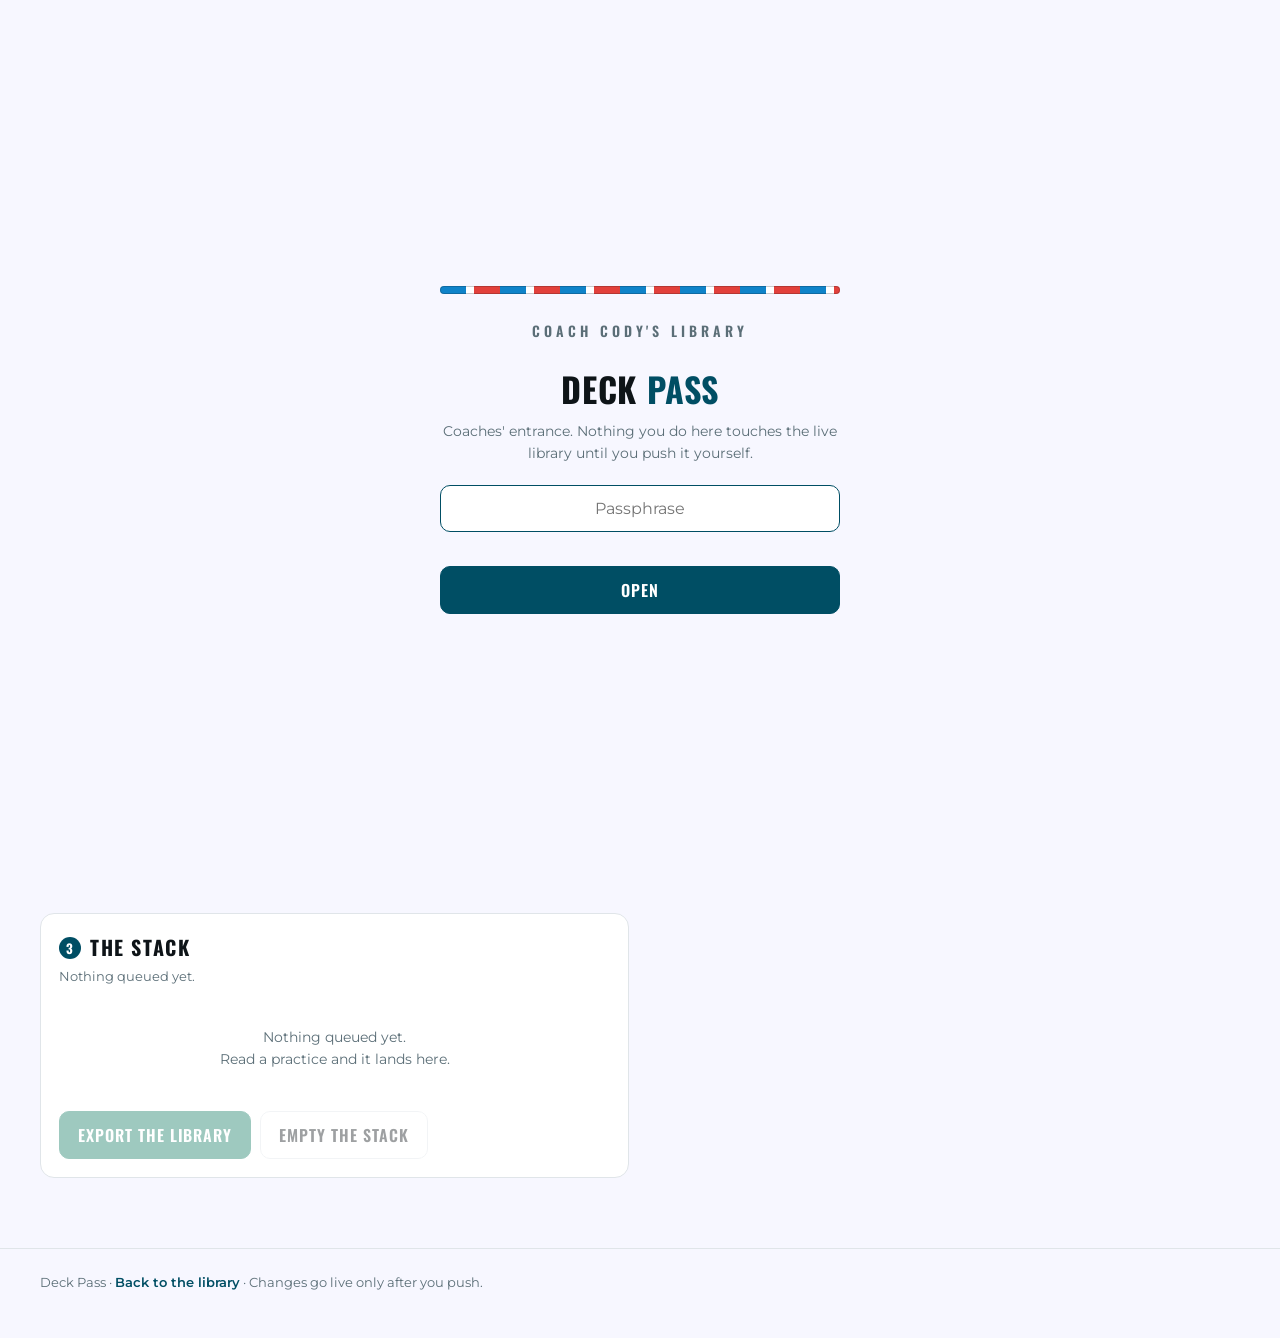
==== commit a1d2d953: "Rebrand to Tier 1 Open Water, light default with a dark toggle - Replace the all-blue dark palette w" ====
--- a/admin.html
+++ b/admin.html
@@ -8,123 +8,120 @@
 <link rel="icon" href="favicon.svg" type="image/svg+xml">
 <link rel="preconnect" href="https://fonts.googleapis.com">
 <link rel="preconnect" href="https://fonts.gstatic.com" crossorigin>
-<link href="https://fonts.googleapis.com/css2?family=Barlow+Condensed:wght@500;600;700&family=Inter:wght@400;500;600&family=JetBrains+Mono:wght@500&display=swap" rel="stylesheet">
+<link href="https://fonts.googleapis.com/css2?family=Oswald:wght@400;500;600&family=Montserrat:wght@400;500;600;700&family=JetBrains+Mono:wght@500&display=swap" rel="stylesheet">
 <link rel="stylesheet" href="style.css">
+<script>
+/* set the theme before first paint so there is no flash */
+(function(){try{var t=localStorage.getItem('cc-theme');
+if(t==='light'||t==='dark')document.documentElement.setAttribute('data-theme',t);}catch(e){}})();
+</script>
 <style>
-:root{
-  --ink:#07171F; --deep:#0C2A37; --surface:#11394A; --surface2:#16465A;
-  --line:#1E5A70; --foam:#EAF6F6; --mute:#9DC4CE; --gold:#FFC53D; --coral:#FF6B6B;
-  --lane1:#0E83C9; --lane2:#FFFFFF; --lane3:#E2403B; --go:#36C9A8;
-}
 *{box-sizing:border-box}
-body{margin:0;background:
-  radial-gradient(1200px 600px at 80% -10%, #103a4d 0%, transparent 60%),
-  linear-gradient(180deg,#07171F 0%, #0A2330 100%);
-  color:var(--foam);font-family:Inter,system-ui,sans-serif;min-height:100vh}
+/* body colours come from style.css */
 .wrap{max-width:1240px;margin:0 auto;padding:0 20px}
 
 header.hero{padding:34px 0 20px}
-.eyebrow{font-family:'Barlow Condensed';letter-spacing:.28em;text-transform:uppercase;
-  font-weight:600;color:var(--gold);font-size:13px;margin:0 0 8px}
-h1{font-family:'Barlow Condensed';font-weight:700;font-size:clamp(32px,5vw,52px);
+.eyebrow{font-family:Oswald;letter-spacing:.28em;text-transform:uppercase;
+  font-weight:600;color:var(--primary);font-size:13px;margin:0 0 8px}
+h1{font-family:Oswald;font-weight:700;font-size:clamp(32px,5vw,52px);
   line-height:.95;margin:0;letter-spacing:.01em;text-transform:uppercase}
-h1 span{color:var(--gold)}
+h1 span{color:var(--primary)}
 .tag{font-size:15px;color:var(--mute);margin:12px 0 0;max-width:70ch;line-height:1.6}
-.tag a{color:var(--gold)}
+.tag a{color:var(--primary)}
 
 /* gate */
 #gate{position:fixed;inset:0;z-index:100;display:flex;align-items:center;justify-content:center;
-  background:linear-gradient(180deg,#07171F 0%,#0A2330 100%);padding:20px}
+  background:var(--bg);padding:20px}
 .gatebox{max-width:400px;width:100%;text-align:center}
-.gatebox h2{font-family:'Barlow Condensed';text-transform:uppercase;font-size:34px;margin:14px 0 6px;letter-spacing:.02em}
+.gatebox h2{font-family:Oswald;text-transform:uppercase;font-size:34px;margin:14px 0 6px;letter-spacing:.02em}
 .gatebox p{color:var(--mute);font-size:14px;margin:0 0 20px;line-height:1.6}
 .gatebox input{width:100%;background:var(--surface);border:1px solid var(--line);border-radius:10px;
-  padding:13px 15px;color:var(--foam);font-size:16px;font-family:Inter;outline:none;text-align:center}
-.gatebox input:focus{border-color:var(--gold)}
-.gateerr{color:var(--coral);font-size:13px;margin-top:10px;min-height:18px}
+  padding:13px 15px;color:var(--text);font-size:16px;font-family:Montserrat;outline:none;text-align:center}
+.gatebox input:focus{border-color:var(--primary)}
+.gateerr{color:var(--warn);font-size:13px;margin-top:10px;min-height:18px}
 
 /* layout */
 .cols{display:grid;grid-template-columns:1fr 1fr;gap:22px;padding-bottom:70px;align-items:start}
 @media(max-width:900px){.cols{grid-template-columns:1fr}}
-.panel{background:linear-gradient(180deg,var(--surface) 0%,var(--deep) 100%);
+.panel{background:var(--surface);
   border:1px solid var(--line);border-radius:14px;padding:18px}
-.panel h2{font-family:'Barlow Condensed';text-transform:uppercase;font-size:20px;
+.panel h2{font-family:Oswald;text-transform:uppercase;font-size:20px;
   letter-spacing:.08em;margin:0 0 4px;font-weight:700}
 .panel h2 .n{display:inline-flex;align-items:center;justify-content:center;width:22px;height:22px;
-  border-radius:50%;background:var(--gold);color:#1a1300;font-size:13px;margin-right:9px;vertical-align:2px}
+  border-radius:50%;background:var(--primary);color:var(--on-primary);font-size:13px;margin-right:9px;vertical-align:2px}
 .hint{color:var(--mute);font-size:13px;margin:0 0 14px;line-height:1.55}
 
 /* drop */
 .drop{border:2px dashed var(--line);border-radius:12px;padding:22px;text-align:center;
   transition:.15s;cursor:pointer;margin-bottom:12px}
-.drop:hover,.drop.over{border-color:var(--gold);background:rgba(255,197,61,.06)}
-.drop b{color:var(--gold);font-family:'Barlow Condensed';font-size:17px;letter-spacing:.06em;text-transform:uppercase}
+.drop:hover,.drop.over{border-color:var(--primary);background:rgba(255,197,61,.06)}
+.drop b{color:var(--primary);font-family:Oswald;font-size:17px;letter-spacing:.06em;text-transform:uppercase}
 .drop small{display:block;color:var(--mute);font-size:12px;margin-top:5px}
-textarea{width:100%;min-height:260px;background:var(--ink);border:1px solid var(--line);
-  border-radius:10px;padding:13px;color:var(--foam);font-family:'JetBrains Mono',monospace;
+textarea{width:100%;min-height:260px;background:var(--bg);border:1px solid var(--line);
+  border-radius:10px;padding:13px;color:var(--text);font-family:'JetBrains Mono',monospace;
   font-size:12.5px;line-height:1.6;outline:none;resize:vertical}
-textarea:focus{border-color:var(--gold)}
+textarea:focus{border-color:var(--primary)}
 
 /* form */
 .frow{display:grid;grid-template-columns:1fr 1fr;gap:10px;margin-bottom:10px}
 .f{display:flex;flex-direction:column;gap:5px}
 .f.wide{grid-column:1 / -1}
 label{font-size:11px;letter-spacing:.13em;text-transform:uppercase;color:var(--mute);font-weight:600}
-input[type=text],select{background:var(--ink);border:1px solid var(--line);border-radius:8px;
-  padding:9px 11px;color:var(--foam);font-size:14px;font-family:Inter;outline:none;width:100%}
-input[type=text]:focus,select:focus{border-color:var(--gold)}
+input[type=text],select{background:var(--bg);border:1px solid var(--line);border-radius:8px;
+  padding:9px 11px;color:var(--text);font-size:14px;font-family:Montserrat;outline:none;width:100%}
+input[type=text]:focus,select:focus{border-color:var(--primary)}
 .auto{color:var(--go);font-size:11px;letter-spacing:.06em}
 
-.btn{font-family:'Barlow Condensed';font-weight:600;font-size:16px;letter-spacing:.06em;
+.btn{font-family:Oswald;font-weight:600;font-size:16px;letter-spacing:.06em;
   text-transform:uppercase;padding:11px 18px;border-radius:10px;cursor:pointer;
-  border:1px solid var(--line);background:transparent;color:var(--foam);transition:.15s}
-.btn:hover:not(:disabled){border-color:var(--gold);color:var(--gold)}
-.btn.primary{background:var(--gold);color:#1a1300;border-color:var(--gold)}
-.btn.primary:hover:not(:disabled){filter:brightness(1.08);color:#1a1300}
-.btn.go{background:var(--go);color:#06251e;border-color:var(--go)}
-.btn.go:hover:not(:disabled){filter:brightness(1.08);color:#06251e}
+  border:1px solid var(--line);background:transparent;color:var(--text);transition:.15s}
+.btn:hover:not(:disabled){border-color:var(--primary);color:var(--primary)}
+.btn.primary{background:var(--primary);color:var(--on-primary);border-color:var(--primary)}
+.btn.primary:hover:not(:disabled){filter:brightness(1.08);color:var(--on-primary)}
+.btn.go{background:var(--go);color:var(--on-primary);border-color:var(--go)}
+.btn.go:hover:not(:disabled){filter:brightness(1.08);color:var(--on-primary)}
 .btn:disabled{opacity:.4;cursor:not-allowed}
 .btnrow{display:flex;gap:9px;flex-wrap:wrap;margin-top:14px}
 
 /* preview card */
-.card{background:linear-gradient(180deg,var(--surface2) 0%,var(--deep) 100%);
+.card{background:var(--surface);
   border:1px solid var(--line);border-radius:14px;padding:16px;position:relative;overflow:hidden;margin-top:12px}
-.card::before{content:"";position:absolute;left:0;top:0;bottom:0;width:4px;background:var(--bar,var(--gold))}
+.card::before{content:"";position:absolute;left:0;top:0;bottom:0;width:4px;background:var(--bar,var(--primary))}
 .ctop{display:flex;justify-content:space-between;gap:10px;margin-bottom:8px}
-.badge{font-family:'Barlow Condensed';font-weight:600;font-size:12px;letter-spacing:.08em;
-  text-transform:uppercase;padding:4px 10px;border-radius:999px;color:#0b1a20}
+.badge{font-family:Oswald;font-weight:600;font-size:12px;letter-spacing:.08em;
+  text-transform:uppercase;padding:4px 10px;border-radius:999px;color:var(--on-primary)}
 .chip{font-family:'JetBrains Mono';font-size:11px;color:var(--mute);border:1px solid var(--line);
   border-radius:999px;padding:3px 9px;height:fit-content}
-.ctitle{font-family:'Barlow Condensed';font-size:21px;font-weight:700;margin:0 0 6px;line-height:1.15}
+.ctitle{font-family:Oswald;font-size:21px;font-weight:700;margin:0 0 6px;line-height:1.15}
 .meta{display:flex;gap:14px;color:var(--mute);font-size:12px;margin-bottom:10px;flex-wrap:wrap}
-.meta b{color:var(--foam)}
+.meta b{color:var(--text)}
 .sets{font-size:13.5px;line-height:1.6;max-height:280px;overflow:auto}
-.sets .h{font-family:'Barlow Condensed';font-weight:700;letter-spacing:.07em;text-transform:uppercase;
-  color:var(--gold);margin:11px 0 3px;font-size:14px}
+.sets .h{font-family:Oswald;font-weight:700;letter-spacing:.07em;text-transform:uppercase;
+  color:var(--primary);margin:11px 0 3px;font-size:14px}
 .sets .h:first-child{margin-top:0}
-.sets .l{color:#D6ECEF;padding-left:2px}
+.sets .l{color:var(--text2);padding-left:2px}
 
 /* queue */
 .q{display:flex;align-items:center;gap:11px;padding:10px 12px;border:1px solid var(--line);
-  border-radius:10px;margin-bottom:8px;background:var(--ink)}
+  border-radius:10px;margin-bottom:8px;background:var(--bg)}
 .qbar{width:4px;align-self:stretch;border-radius:2px;flex:none}
 .qmain{flex:1;min-width:0}
 .qtitle{font-weight:600;font-size:14px;white-space:nowrap;overflow:hidden;text-overflow:ellipsis}
 .qmeta{color:var(--mute);font-size:12px;font-family:'JetBrains Mono';margin-top:2px}
 .qdel{background:none;border:0;color:var(--mute);cursor:pointer;font-size:19px;line-height:1;padding:4px 6px}
-.qdel:hover{color:var(--coral)}
+.qdel:hover{color:var(--warn)}
 .qempty{color:var(--mute);font-size:14px;text-align:center;padding:26px 10px;line-height:1.6}
 
 .note{background:rgba(54,201,168,.09);border:1px solid rgba(54,201,168,.35);border-radius:10px;
-  padding:12px 14px;font-size:13px;line-height:1.6;color:#CFEFE8;margin-top:14px}
+  padding:12px 14px;font-size:13px;line-height:1.6;color:var(--text2);margin-top:14px}
 .note b{color:var(--go)}
-.warn{background:rgba(255,107,107,.09);border-color:rgba(255,107,107,.35);color:#FBD9D9}
-.warn b{color:var(--coral)}
+.warn{background:rgba(255,107,107,.09);border-color:rgba(255,107,107,.35);color:var(--text2)}
+.warn b{color:var(--warn)}
 .steps{margin:10px 0 0;padding-left:19px;color:var(--mute);font-size:13px;line-height:1.75}
-.steps code{background:var(--ink);border:1px solid var(--line);border-radius:5px;padding:1px 6px;
-  font-family:'JetBrains Mono';font-size:11.5px;color:var(--gold)}
+.steps code{background:var(--bg);border:1px solid var(--line);border-radius:5px;padding:1px 6px;
+  font-family:'JetBrains Mono';font-size:11.5px;color:var(--primary)}
 footer{border-top:1px solid var(--line);padding:22px 0 44px;color:var(--mute);font-size:13px}
-footer a{color:var(--gold);text-decoration:none}
+footer a{color:var(--primary);text-decoration:none}
 @media (prefers-reduced-motion: reduce){*{transition:none!important}}
 </style>
 </head>
@@ -134,7 +131,7 @@
   <div class="gatebox">
     <div class="rope" style="margin-bottom:26px"></div>
     <p class="eyebrow">Coach Cody's Library</p>
-    <h2>Deck <span style="color:var(--gold)">Pass</span></h2>
+    <h2>Deck <span style="color:var(--primary)">Pass</span></h2>
     <p>Coaches' entrance. Nothing you do here touches the live library until you push it yourself.</p>
     <input id="gateInput" type="password" placeholder="Passphrase" autocomplete="off">
     <div class="gateerr" id="gateErr"></div>
@@ -143,11 +140,16 @@
 </div>
 
 <div class="rope"></div>
+<nav class="topnav"><div class="wrap">
+  <a href="index.html">The Library</a>
+  <a href="admin.html" class="on">Deck Pass</a>
+  <button class="themebtn" id="themebtn" aria-label="Switch theme">&#9790;</button>
+</div></nav>
 <header class="hero"><div class="wrap">
   <p class="eyebrow">Coach Cody's Library</p>
   <h1>Deck <span>Pass</span></h1>
   <p class="tag">Paste a practice or drop a file. This reads it, guesses the type, course and distance, and turns it into a library entry. Fix anything it got wrong, add it to the stack, then export when you're done.</p>
-  <p class="tag" style="font-size:13.5px"><b style="color:var(--gold)">Nothing here writes to the live site.</b> Export downloads two files to your computer. The library only changes when you commit and push them.</p>
+  <p class="tag" style="font-size:13.5px"><b style="color:var(--primary)">Nothing here writes to the live site.</b> Export downloads two files to your computer. The library only changes when you commit and push them.</p>
 </div></header>
 
 <main class="wrap">
@@ -268,10 +270,10 @@
 /* ---------- shared ---------- */
 const TYPES = (window.WORKOUT_DATA && window.WORKOUT_DATA.types) || [];
 const BAR = {
- 'Aerobic / Base':'#36C9A8','Threshold / Endurance':'#5BB0FF','VO2 Max':'#B388FF',
- 'Sprint / Speed-Power':'#FF6B6B','Race Pace / Broken':'#FF9F45','IM':'#FFC53D',
- 'Kick':'#48D1C0','Pull / Recovery':'#8FD694','Underwater / Skills':'#4FC3F7',
- 'Distance / Test':'#E0E0E0','Stroke-Specific':'#F48FB1','Themed / Holiday':'#FFD166'};
+ 'Aerobic / Base':'var(--t-aerobic)','Threshold / Endurance':'var(--t-threshold)','VO2 Max':'var(--t-vo2)',
+ 'Sprint / Speed-Power':'var(--t-sprint)','Race Pace / Broken':'var(--t-racepace)','IM':'var(--t-im)',
+ 'Kick':'var(--t-kick)','Pull / Recovery':'var(--t-pull)','Underwater / Skills':'var(--t-under)',
+ 'Distance / Test':'var(--t-distance)','Stroke-Specific':'var(--t-stroke)','Themed / Holiday':'var(--t-themed)'};
 const esc = s => String(s).replace(/[&<>"]/g, c => ({'&':'&amp;','<':'&lt;','>':'&gt;','"':'&quot;'}[c]));
 
 const sel = document.getElementById('fType');
@@ -416,7 +418,7 @@
 function renderPreview(){
   if (!current) { document.getElementById('preview').innerHTML=''; return; }
   const w = build();
-  const bar = BAR[w.type] || '#FFC53D';
+  const bar = BAR[w.type] || 'var(--primary)';
   const sets = w.blocks.map(b =>
     b[0]==='h' ? `<div class="h">${esc(b[1])}</div>` : `<div class="l">${esc(b[1])}</div>`).join('');
   const meta = [];
@@ -456,7 +458,7 @@
   hint.textContent = `${queue.length} practice${queue.length>1?'s':''} ready · ${total.toLocaleString()} total`;
   el.innerHTML = queue.map((w,i)=>`
     <div class="q">
-      <div class="qbar" style="background:${BAR[w.type]||'#FFC53D'}"></div>
+      <div class="qbar" style="background:${BAR[w.type]||'var(--primary)'}"></div>
       <div class="qmain">
         <div class="qtitle">${esc(w.title)}</div>
         <div class="qmeta">${esc(w.course)} · ${esc(w.dist||'—')} · ${esc(w.type)}</div>
@@ -561,6 +563,31 @@
 };
 
 renderQueue();
+
+/* ---------- theme toggle ---------- */
+(function(){
+  var root=document.documentElement, btn=document.getElementById('themebtn');
+  if(!btn) return;
+  function current(){
+    var set=root.getAttribute('data-theme');
+    if(set) return set;
+    try{ return window.matchMedia('(prefers-color-scheme: dark)').matches?'dark':'light'; }
+    catch(e){ return 'light'; }
+  }
+  function paint(){
+    var d=current()==='dark';
+    btn.textContent = d ? '\u2600' : '\u263D';
+    btn.setAttribute('aria-label', d ? 'Switch to light mode' : 'Switch to dark mode');
+    btn.title = btn.getAttribute('aria-label');
+  }
+  btn.onclick=function(){
+    var next = current()==='dark' ? 'light' : 'dark';
+    root.setAttribute('data-theme',next);
+    try{ localStorage.setItem('cc-theme',next); }catch(e){}
+    paint();
+  };
+  paint();
+})();
 </script>
 </body>
 </html>
--- a/style.css
+++ b/style.css
@@ -1,73 +1,187 @@
 /* ============================================================
-   Coach Cody's Workout Library — shared styles
-   Linked by index.html, submit.html, coaches.html, admin.html
+   Coach Cody's Workout Library - shared styles
+   Linked by index.html, coaches.html, submit.html, admin.html
+
+   Palette: Cody Mackall brand, Tier 1 "Open Water".
+     Deep Teal     #004E64   primary
+     Persian Indigo#27187E   accent, used sparingly for attention
+     Ink           #0E1418   body copy
+     Mist Gray     #E0E5E9   hairlines
+     Ghost         #F7F7FF   page background
+   Type: Oswald for caps and headings, Montserrat for body.
+
+   Light is the default. A coach reads this on a pool deck in
+   daylight, and the print sheet is black on white, so what you
+   see is what comes out of the printer. Dark is a toggle.
    ============================================================ */
 
+/* ---------------- LIGHT (default) ---------------- */
 :root{
-  --ink:#07171F; --deep:#0C2A37; --surface:#11394A; --surface2:#16465A;
-  --line:#1E5A70; --foam:#EAF6F6; --mute:#9DC4CE; --gold:#FFC53D; --coral:#FF6B6B;
+  --bg:          #F7F7FF;   /* Ghost */
+  --bg-grad:     #EDF3F5;
+  --bg-glass:    rgba(247,247,255,.93);
+  --surface:     #FFFFFF;
+  --surface2:    #F1F6F8;
+  --line:        #E0E5E9;   /* Mist Gray */
+  --line2:       #C3D3DA;
+  --line-soft:   rgba(0,78,100,.14);
+
+  --text:        #0E1418;   /* Ink */
+  --text2:       #26343B;
+  --mute:        #5B6E77;
+  --mute2:       #7C8E97;
+
+  --primary:     #004E64;   /* Deep Teal */
+  --primary-dim: #6AA5B4;
+  --on-primary:  #FFFFFF;
+  --accent:      #27187E;   /* Persian Indigo */
+  --go:          #0F7A62;
+  --warn:        #A8322E;
+
+  --shadow:      0 6px 20px rgba(14,20,24,.10);
+  --shadow-lift: 0 12px 30px rgba(14,20,24,.16);
+
+  /* lane rope stays a lane rope in both themes */
   --lane1:#0E83C9; --lane2:#FFFFFF; --lane3:#E2403B;
-  --go:#36C9A8;
+
+  /* categorical colours for the twelve focus areas.
+     Light values are deep enough to carry white text. */
+  --t-aerobic:   #0F7A62;
+  --t-threshold: #1B5FA8;
+  --t-vo2:       #5B3FB5;
+  --t-sprint:    #B23A36;
+  --t-racepace:  #A85A12;
+  --t-im:        #8A6A10;
+  --t-kick:      #0B6E78;
+  --t-pull:      #3C7A42;
+  --t-under:     #1668A3;
+  --t-distance:  #4A5A62;
+  --t-stroke:    #9C3B6B;
+  --t-themed:    #96620C;
+}
+
+/* ---------------- DARK ---------------- */
+:root[data-theme="dark"]{
+  --bg:          #0A1418;
+  --bg-grad:     #0F2027;
+  --bg-glass:    rgba(10,20,24,.93);
+  --surface:     #13262D;
+  --surface2:    #1A333C;
+  --line:        #23434E;
+  --line2:       #35606E;
+  --line-soft:   rgba(106,165,180,.18);
+
+  --text:        #EAF2F4;
+  --text2:       #CBDDE3;
+  --mute:        #9BB3BC;
+  --mute2:       #7C939C;
+
+  --primary:     #5FBAD2;
+  --primary-dim: #6AA5B4;
+  --on-primary:  #06222B;
+  --accent:      #A79BFF;
+  --go:          #36C9A8;
+  --warn:        #FF6B6B;
+
+  --shadow:      0 6px 20px rgba(0,0,0,.40);
+  --shadow-lift: 0 12px 30px rgba(0,0,0,.52);
+
+  --t-aerobic:   #36C9A8;
+  --t-threshold: #5BB0FF;
+  --t-vo2:       #B388FF;
+  --t-sprint:    #FF6B6B;
+  --t-racepace:  #FF9F45;
+  --t-im:        #F0C04A;
+  --t-kick:      #48D1C0;
+  --t-pull:      #8FD694;
+  --t-under:     #4FC3F7;
+  --t-distance:  #C6D2D8;
+  --t-stroke:    #F48FB1;
+  --t-themed:    #FFD166;
+}
+
+/* follow the OS unless the reader has chosen for themselves */
+@media (prefers-color-scheme: dark){
+  :root:not([data-theme="light"]){
+    --bg:#0A1418; --bg-grad:#0F2027; --bg-glass:rgba(10,20,24,.93);
+    --surface:#13262D; --surface2:#1A333C;
+    --line:#23434E; --line2:#35606E; --line-soft:rgba(106,165,180,.18);
+    --text:#EAF2F4; --text2:#CBDDE3; --mute:#9BB3BC; --mute2:#7C939C;
+    --primary:#5FBAD2; --primary-dim:#6AA5B4; --on-primary:#06222B; --accent:#A79BFF;
+    --go:#36C9A8; --warn:#FF6B6B;
+    --shadow:0 6px 20px rgba(0,0,0,.40); --shadow-lift:0 12px 30px rgba(0,0,0,.52);
+    --t-aerobic:#36C9A8; --t-threshold:#5BB0FF; --t-vo2:#B388FF; --t-sprint:#FF6B6B;
+    --t-racepace:#FF9F45; --t-im:#F0C04A; --t-kick:#48D1C0; --t-pull:#8FD694;
+    --t-under:#4FC3F7; --t-distance:#C6D2D8; --t-stroke:#F48FB1; --t-themed:#FFD166;
+  }
 }
 
 *{box-sizing:border-box}
 html{scroll-behavior:smooth}
 body{
   margin:0;
-  background:
-    radial-gradient(1200px 600px at 80% -10%, #103a4d 0%, transparent 60%),
-    linear-gradient(180deg,#07171F 0%, #0A2330 100%);
-  color:var(--foam);
-  font-family:Inter,system-ui,sans-serif;
+  background:var(--bg);
+  background-image:linear-gradient(180deg,var(--bg) 0%,var(--bg-grad) 100%);
+  background-attachment:fixed;
+  color:var(--text);
+  font-family:Montserrat,system-ui,sans-serif;
   min-height:100vh;
+  -webkit-font-smoothing:antialiased;
 }
 .wrap{max-width:1160px;margin:0 auto;padding:0 20px}
 
 /* ------------------------------------------------------------
    LANE ROPE
-   The original flat rope: blue / white / red bands, no beading.
    ------------------------------------------------------------ */
 .rope{
-  height:8px;
-  margin:0;
-  border-radius:8px;
-  opacity:.85;
+  height:8px;margin:0;border-radius:8px;
   background:repeating-linear-gradient(90deg,
     var(--lane1) 0 26px,
     var(--lane2) 26px 34px,
     var(--lane3) 34px 60px);
-}
-/* thinner rope for use as a divider inside a page */
-.rope.thin{height:6px;border-radius:6px;opacity:.7}
+  /* on a near-white page the white beads read as gaps without an outline */
+  box-shadow:inset 0 0 0 1px rgba(14,20,24,.22);
+}
+.rope.thin{height:6px;border-radius:6px;opacity:.75}
 
 /* ------------------------------------------------------------
    NAV
    ------------------------------------------------------------ */
-.topnav{border-bottom:1px solid var(--line);background:rgba(7,23,31,.7)}
-.topnav .wrap{display:flex;gap:6px;align-items:center;flex-wrap:wrap;padding-top:11px;padding-bottom:11px}
+.topnav{border-bottom:1px solid var(--line);background:var(--bg-glass);
+  backdrop-filter:blur(10px);position:relative;z-index:35}
+.topnav .wrap{display:flex;gap:6px;align-items:center;flex-wrap:wrap;
+  padding-top:10px;padding-bottom:10px}
 .topnav a{
-  color:var(--mute);text-decoration:none;font-family:'Barlow Condensed';font-weight:600;
-  font-size:15px;letter-spacing:.09em;text-transform:uppercase;padding:7px 13px;
-  border-radius:8px;transition:.15s;
-}
-.topnav a:hover{color:var(--foam);background:rgba(255,255,255,.05)}
-.topnav a.on{color:var(--gold);background:rgba(255,197,61,.10)}
+  color:var(--mute);text-decoration:none;font-family:Oswald,'Barlow Condensed',sans-serif;
+  font-weight:500;font-size:15px;letter-spacing:.09em;text-transform:uppercase;
+  padding:8px 13px;border-radius:8px;transition:.15s;
+}
+.topnav a:hover{color:var(--text);background:var(--surface2)}
+.topnav a.on{color:var(--primary);background:var(--line-soft);font-weight:600}
 .topnav .spacer{flex:1}
 
+/* theme toggle */
+.themebtn{margin-left:auto;background:transparent;border:1px solid var(--line);
+  color:var(--mute);border-radius:8px;width:38px;height:38px;cursor:pointer;
+  font-size:16px;line-height:1;transition:.15s;flex:none}
+.themebtn:hover{border-color:var(--primary);color:var(--primary)}
+
 /* ------------------------------------------------------------
    TYPE
    ------------------------------------------------------------ */
 .eyebrow{
-  font-family:'Barlow Condensed';letter-spacing:.28em;text-transform:uppercase;
-  font-weight:600;color:var(--gold);font-size:14px;margin:0 0 10px;
+  font-family:Oswald,'Barlow Condensed',sans-serif;letter-spacing:.26em;
+  text-transform:uppercase;font-weight:500;color:var(--primary);
+  font-size:14px;margin:0 0 10px;
 }
 h1{
-  font-family:'Barlow Condensed';font-weight:700;font-size:clamp(38px,6.5vw,72px);
-  line-height:.95;margin:0;letter-spacing:.01em;text-transform:uppercase;
-}
-h1 span{color:var(--gold)}
-.tag{font-size:17px;color:var(--mute);margin:14px 0 0;max-width:64ch;line-height:1.65}
-.tag a{color:var(--gold)}
+  font-family:Oswald,'Barlow Condensed',sans-serif;font-weight:600;
+  font-size:clamp(38px,6.5vw,70px);line-height:1.0;margin:0;
+  letter-spacing:.005em;text-transform:uppercase;color:var(--text);
+}
+h1 span{color:var(--primary)}
+.tag{font-size:17px;color:var(--mute);margin:14px 0 0;max-width:64ch;line-height:1.68}
+.tag a{color:var(--primary)}
 
 /* ------------------------------------------------------------
    BUTTONS
@@ -75,20 +189,52 @@
 .ctarow{display:flex;gap:10px;flex-wrap:wrap;margin-top:26px}
 .cta{
   display:inline-flex;align-items:center;gap:8px;text-decoration:none;cursor:pointer;
-  font-family:'Barlow Condensed';font-weight:600;font-size:16px;letter-spacing:.06em;
-  text-transform:uppercase;padding:11px 18px;border-radius:10px;transition:.15s;
-  border:1px solid var(--line);
-}
-.cta.primary{background:var(--gold);color:#1a1300;border-color:var(--gold)}
-.cta.primary:hover{filter:brightness(1.08)}
-.cta.ghost{background:transparent;color:var(--foam)}
-.cta.ghost:hover{border-color:var(--gold);color:var(--gold)}
+  font-family:Oswald,'Barlow Condensed',sans-serif;font-weight:500;font-size:16px;
+  letter-spacing:.06em;text-transform:uppercase;padding:12px 18px;border-radius:10px;
+  transition:.15s;border:1px solid var(--line2);
+}
+.cta.primary{background:var(--primary);color:var(--on-primary);border-color:var(--primary)}
+.cta.primary:hover{filter:brightness(1.12)}
+.cta.ghost{background:transparent;color:var(--text)}
+.cta.ghost:hover{border-color:var(--primary);color:var(--primary)}
 
 /* ------------------------------------------------------------
    FOOTER
    ------------------------------------------------------------ */
-footer{border-top:1px solid var(--line);padding:26px 0 50px;color:var(--mute);font-size:13px;line-height:1.7}
-footer a{color:var(--gold);text-decoration:none}
+footer{border-top:1px solid var(--line);padding:26px 0 50px;color:var(--mute);
+  font-size:13px;line-height:1.75}
+footer a{color:var(--primary);text-decoration:none;font-weight:600}
 footer a:hover{text-decoration:underline}
 
+/* ------------------------------------------------------------
+   RESPONSIVE
+   ------------------------------------------------------------ */
+@media(max-width:700px){
+  .wrap{padding:0 16px}
+  .topnav .wrap{gap:4px;overflow-x:auto;scrollbar-width:none;flex-wrap:nowrap;
+    padding-top:8px;padding-bottom:8px}
+  .topnav .wrap::-webkit-scrollbar{display:none}
+  .topnav a{font-size:14px;padding:9px 12px;white-space:nowrap}
+  .themebtn{width:36px;height:36px;flex:none}
+
+  .eyebrow{font-size:12.5px;letter-spacing:.2em}
+  h1{font-size:clamp(34px,11vw,48px)}
+  .tag{font-size:15.5px;line-height:1.64}
+
+  .ctarow{gap:8px;margin-top:20px}
+  .cta{padding:13px 14px;font-size:15px;min-height:46px}
+
+  .rope{height:7px}
+  .rope.thin{height:5px}
+
+  footer{padding:22px 0 40px;font-size:12.5px;line-height:1.8}
+}
+
+@media(max-width:700px){
+  p.body{font-size:16.5px;line-height:1.74}
+  h2{font-size:26px !important}
+  h3{font-size:17px !important}
+  section{margin-top:34px !important}
+}
+
 @media (prefers-reduced-motion: reduce){*{transition:none !important;animation:none !important}}
